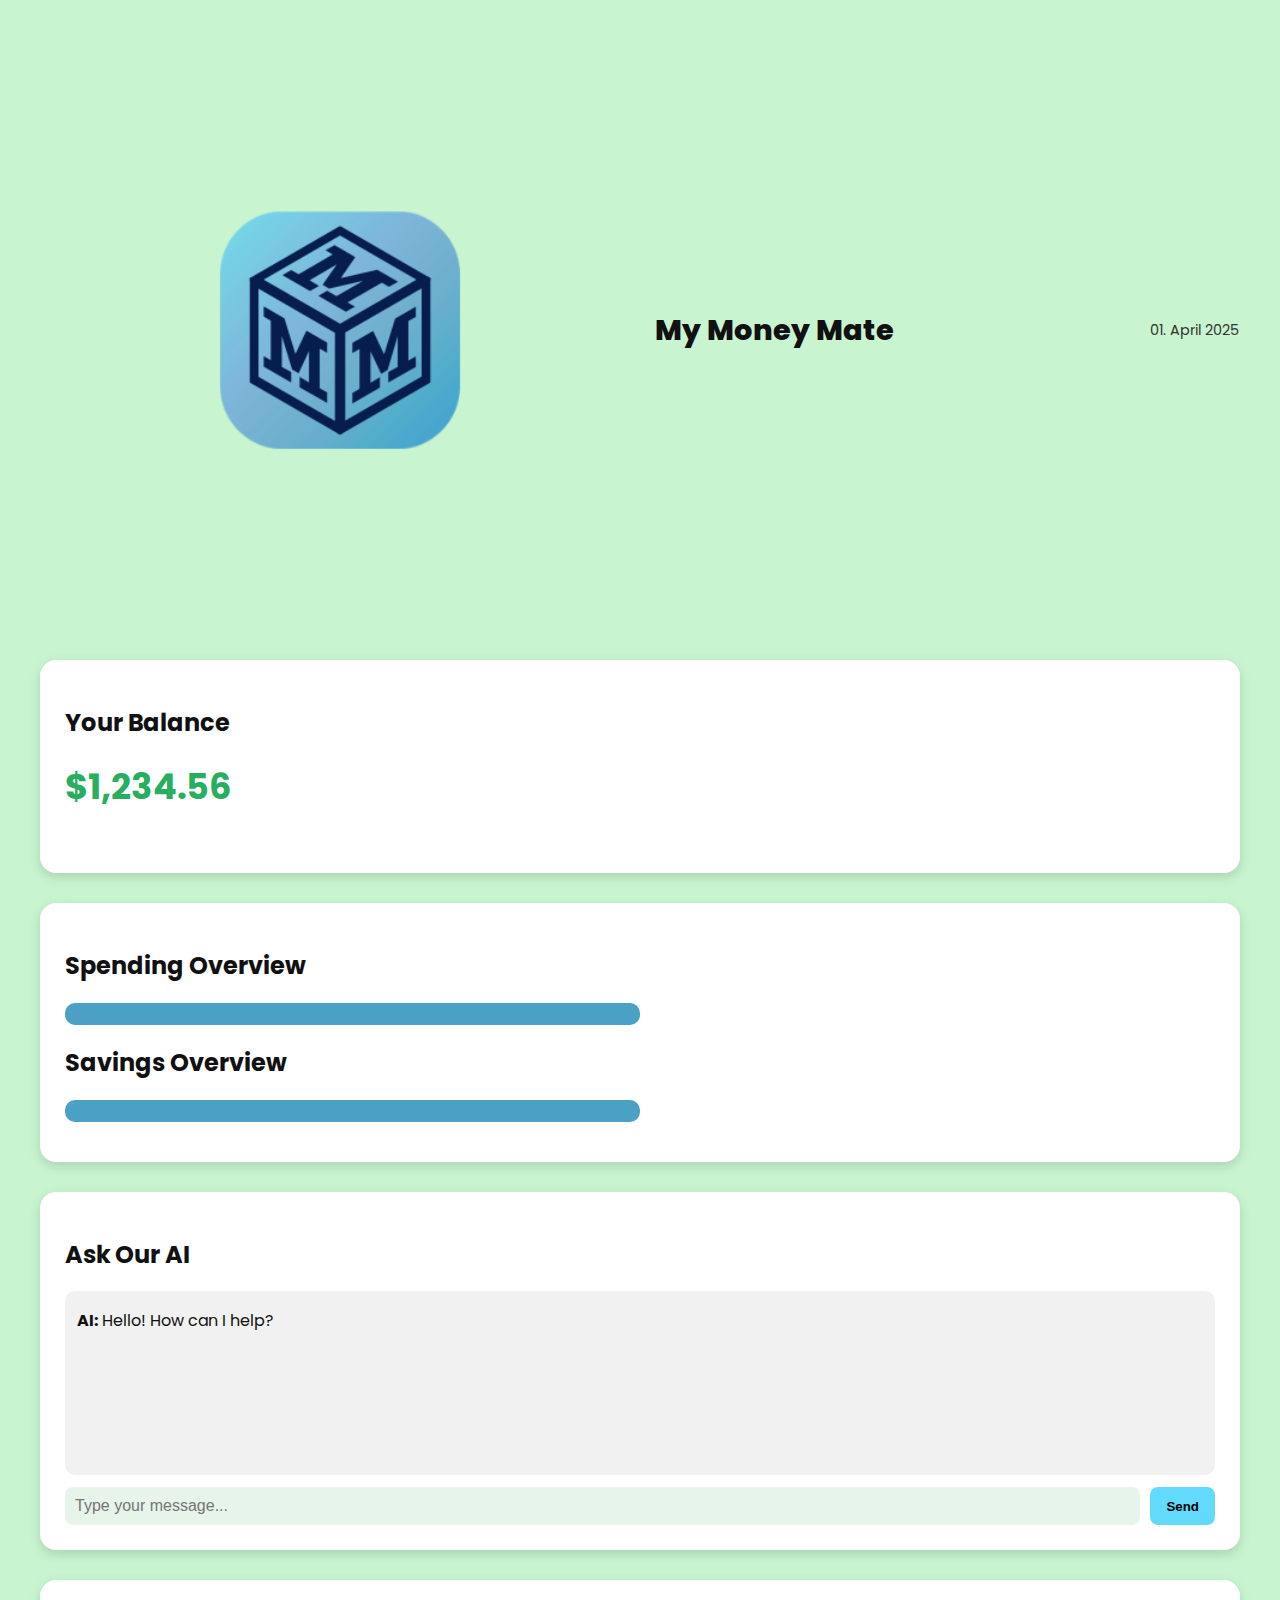
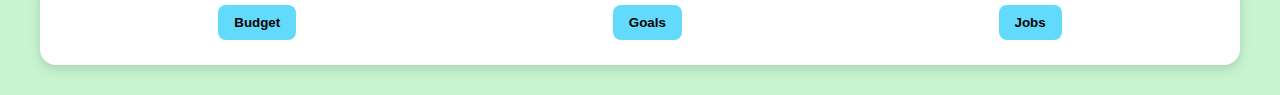
==== index.html @ 62e665b7 "Add files via upload" ====
<!DOCTYPE html>
<html lang="en">
<head>
    <meta charset="UTF-8" />
    <meta name="viewport" content="width=device-width, initial-scale=1.0"/>
    <title>My Money Mate - Dashboard</title>

    <!-- Google Font (optioneel als je het wil gebruiken) -->
    <link href="https://fonts.googleapis.com/css2?family=Poppins:wght@400;600;800&display=swap" rel="stylesheet" />
    
    <!-- CSS -->
    <link rel="stylesheet" href="style.css" />
</head>
<body>
    <main class="app-container">
        <!-- Logo + Titel -->
        <header class="app-header">
            <div class="logo">
                <img src="logo.png" alt="My Money Mate logo" />
                <h1>My Money Mate</h1>
            </div>
            <div class="date">01. April 2025</div>
        </header>

        <!-- Balans -->
        <section class="balance-section">
            <h2>Your Balance</h2>
            <p id="balance" class="balance-amount">$1,234.56</p>
        </section>

        <!-- Grafieken -->
        <section class="graph-section">
            <h2>Spending Overview</h2>
            <div id="spending-bar" class="graph-bar"></div>
            <h2>Savings Overview</h2>
            <div id="savings-bar" class="graph-bar"></div>
        </section>

        <!-- Chat -->
        <section class="chat-section">
            <h2>Ask Our AI</h2>
            <div id="chat-messages" class="chat-messages">
                <p><strong>AI:</strong> Hello! How can I help?</p>
            </div>
            <div class="chat-input-group">
                <input type="text" id="user-input" placeholder="Type your message..." />
                <button id="send-button">Send</button>
            </div>
        </section>

        <!-- Menu -->
        <nav class="menu-section">
            <button>Budget</button>
            <button>Goals</button>
            <button>Jobs</button>
        </nav>
    </main>

    <!-- JavaScript -->
    <script src="script.js"></script>
</body>
</html>
---- style.css ----
body {
    background-color: #C8F5D0; /* Mintgroen */
    font-family: 'Poppins', sans-serif;
    color: #111;
    margin: 0;
    padding: 0;
}

.app-container {
    max-width: 1200px;
    margin: auto;
    padding: 30px;
    display: grid;
    gap: 30px;
}

.app-header {
    display: flex;
    justify-content: space-between;
    align-items: center;
}

.logo {
    display: flex;
    align-items: center;
    gap: 15px;
}

.logo img {
    height: 60px;
}

.logo h1 {
    font-size: 1.8rem;
    font-weight: 800;
    margin: 0;
}

.date {
    font-size: 0.9rem;
    color: #333;
}

section, nav {
    background-color: #ffffff;
    padding: 25px;
    border-radius: 16px;
    box-shadow: 0 4px 12px rgba(0, 0, 0, 0.15);
}

.balance-amount {
    font-size: 2.2rem;
    font-weight: 700;
    color: #27ae60; /* Groene accentkleur */
    margin-top: 10px;
}

.graph-bar {
    height: 22px;
    background-color: #4aa0c5; /* Blauw-groene grafiekbalk */
    margin-bottom: 15px;
    border-radius: 10px;
    transition: width 0.5s ease;
    width: 50%;
}

.chat-messages {
    height: 160px;
    overflow-y: auto;
    background-color: #f1f1f1;
    padding: 12px;
    border-radius: 10px;
    margin-bottom: 12px;
}

.chat-messages p {
    margin: 5px 0;
}

.chat-input-group {
    display: flex;
    gap: 10px;
}

input {
    flex-grow: 1;
    background-color: #e6f4ea; /* Lichtgroene inputachtergrond */
    border: none;
    padding: 10px;
    border-radius: 8px;
    font-size: 1rem;
}

button {
    background-color: #61dafb; /* Blauwe knopkleur */
    border: none;
    padding: 10px 16px;
    border-radius: 8px;
    font-weight: 600;
    color: #000;
    cursor: pointer;
    transition: background-color 0.3s ease;
}

button:hover {
    background-color: #4dbde4; /* Donkerdere blauwe knopkleur bij hover */
}

.menu-section {
    display: flex;
    justify-content: space-around;
    gap: 10px;
}
.logo img {
    height: 600px;
}
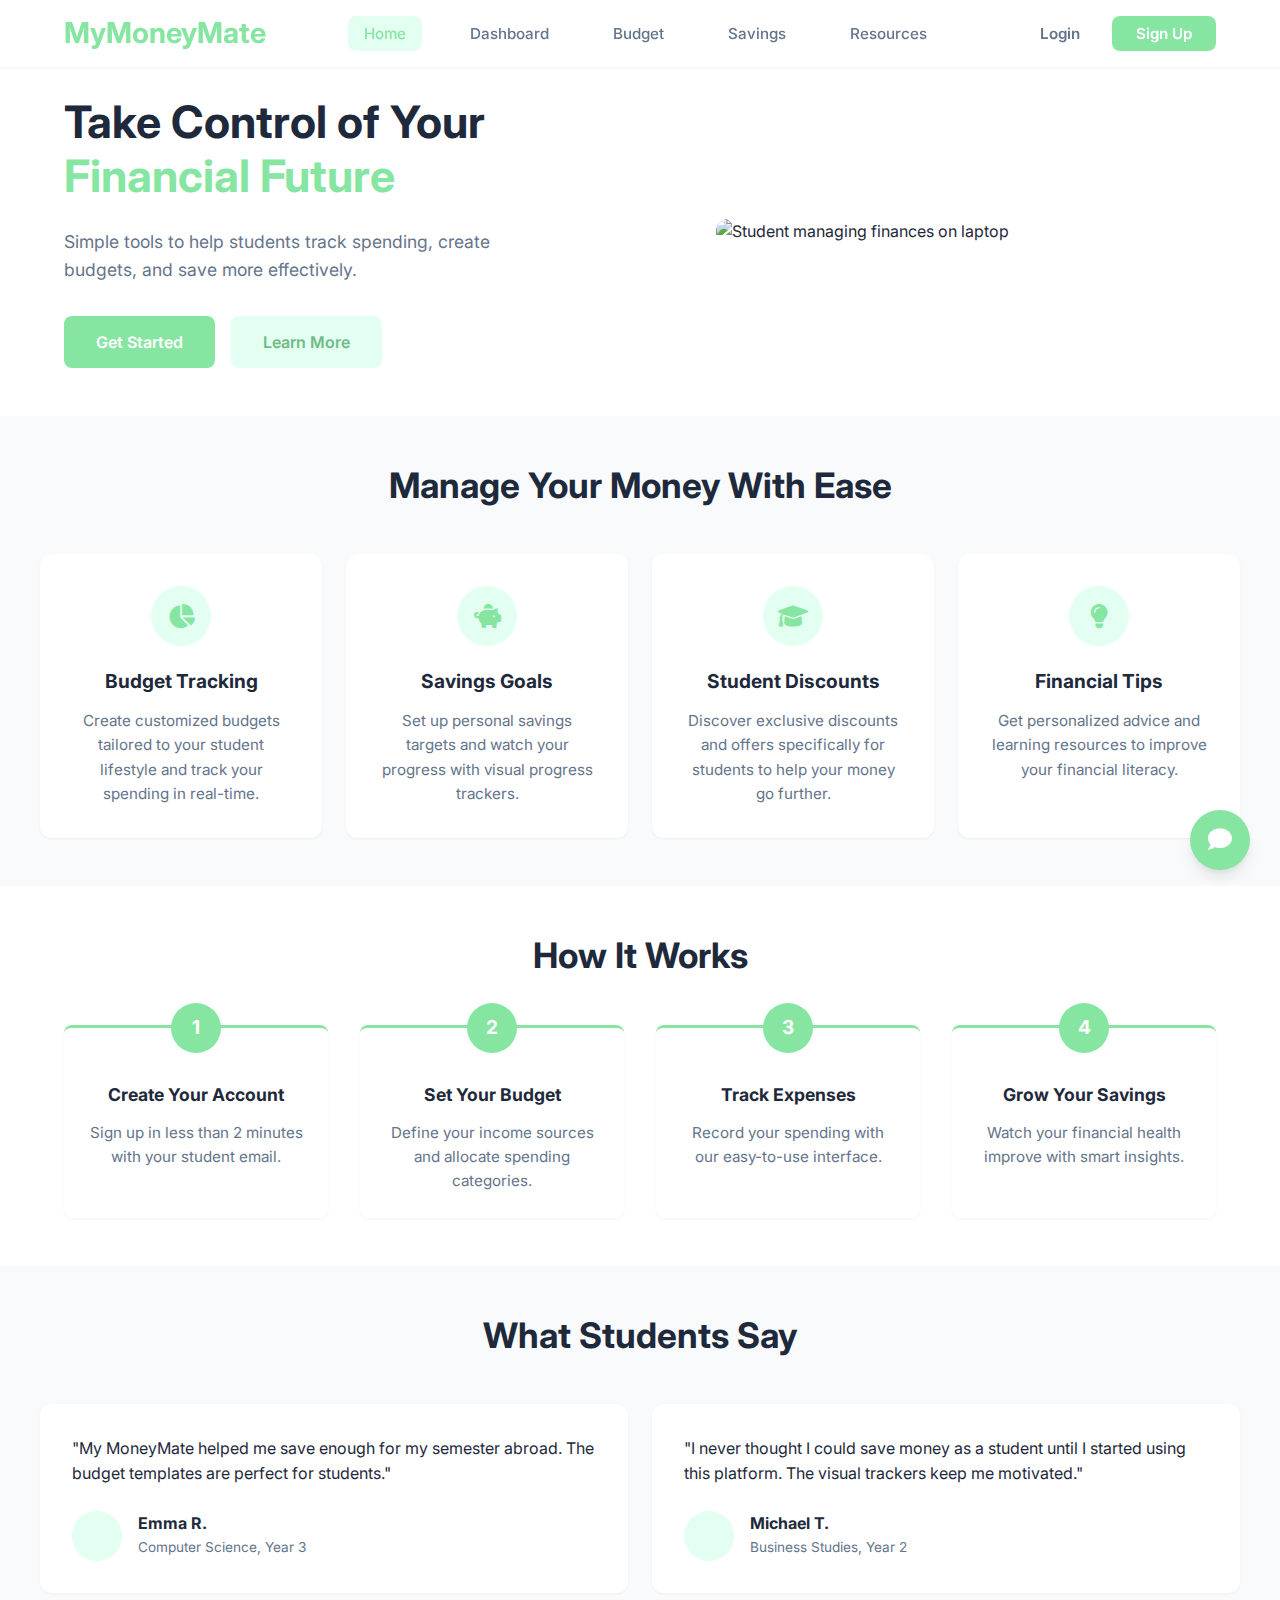
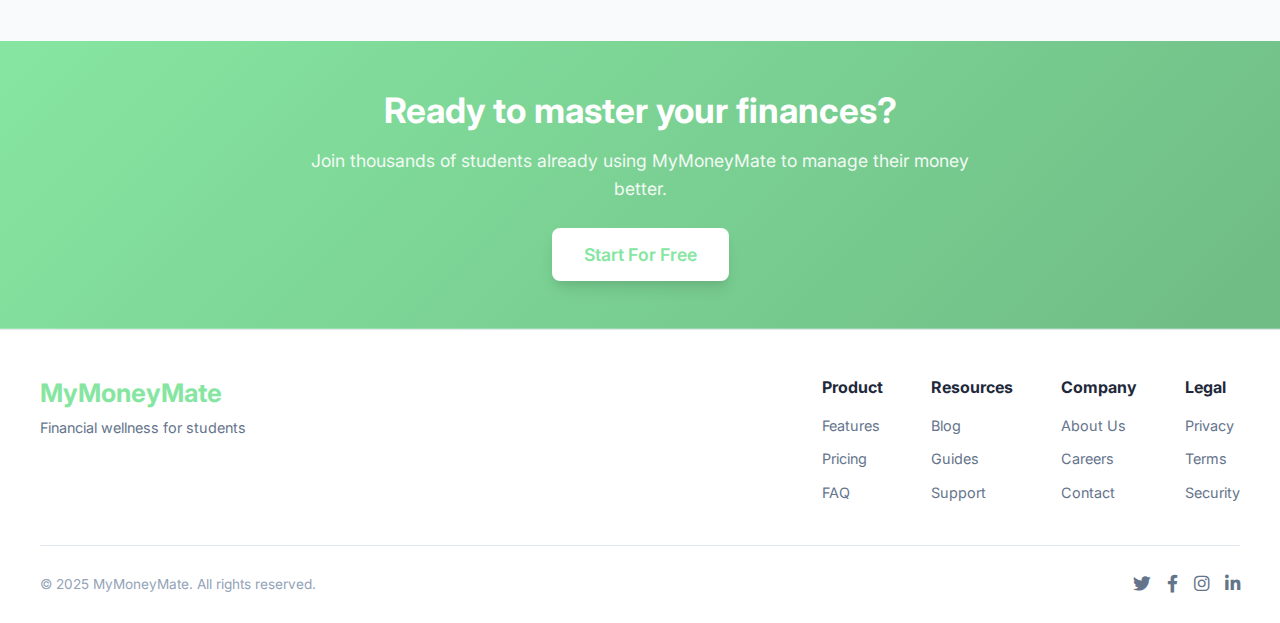
==== commit 09a6dcc0: "revamped the whole site  and added a dashboard thanks to claude v3.7" ====
--- a/index.html
+++ b/index.html
@@ -1,62 +1,279 @@
 <!DOCTYPE html>
 <html lang="en">
-<head>
+  <head>
     <meta charset="UTF-8" />
-    <meta name="viewport" content="width=device-width, initial-scale=1.0"/>
-    <title>My Money Mate - Dashboard</title>
-
-    <!-- Google Font (optioneel als je het wil gebruiken) -->
-    <link href="https://fonts.googleapis.com/css2?family=Poppins:wght@400;600;800&display=swap" rel="stylesheet" />
-    
-    <!-- CSS -->
-    <link rel="stylesheet" href="style.css" />
-</head>
-<body>
-    <main class="app-container">
-        <!-- Logo + Titel -->
-        <header class="app-header">
-            <div class="logo">
-                <img src="logo.png" alt="My Money Mate logo" />
-                <h1>My Money Mate</h1>
+    <meta name="viewport" content="width=device-width, initial-scale=1.0" />
+    <title>My MoneyMate</title>
+    <link rel="stylesheet" href="styles.css" />
+    <link
+      rel="stylesheet"
+      href="https://cdnjs.cloudflare.com/ajax/libs/font-awesome/6.0.0-beta3/css/all.min.css"
+    />
+    <link
+      href="https://fonts.googleapis.com/css2?family=Inter:wght@300;400;500;600;700&display=swap"
+      rel="stylesheet"
+    />
+  </head>
+  <body>
+    <!-- Navigation -->
+    <nav>
+      <div class="nav-container">
+        <div class="logo">
+          <h1>MyMoneyMate</h1>
+        </div>
+        <div class="menu-toggle" id="mobile-menu">
+          <span class="bar"></span>
+          <span class="bar"></span>
+          <span class="bar"></span>
+        </div>
+        <ul class="nav-menu">
+          <li><a href="#" class="active">Home</a></li>
+          <li><a href="dashboard.html">Dashboard</a></li>
+          <li><a href="#">Budget</a></li>
+          <li><a href="#">Savings</a></li>
+          <li><a href="#">Resources</a></li>
+        </ul>
+        <div class="auth-buttons">
+          <button class="login-btn">Login</button>
+          <button class="signup-btn">Sign Up</button>
+        </div>
+      </div>
+    </nav>
+
+    <!-- Hero Section -->
+    <section class="hero">
+      <div class="hero-content">
+        <h1>Take Control of Your <span>Financial Future</span></h1>
+        <p>
+          Simple tools to help students track spending, create budgets, and save
+          more effectively.
+        </p>
+        <div class="hero-buttons">
+          <button class="primary-btn">Get Started</button>
+          <button class="secondary-btn">Learn More</button>
+        </div>
+      </div>
+      <div class="hero-image">
+        <img
+          src="https://images.unsplash.com/photo-1563986768609-322da13575f3?ixlib=rb-1.2.1&auto=format&fit=crop&w=800&q=80"
+          alt="Student managing finances on laptop"
+        />
+      </div>
+    </section>
+
+    <!-- Features Section -->
+    <section class="features">
+      <h2>Manage Your Money With Ease</h2>
+      <div class="feature-cards">
+        <div class="feature-card">
+          <div class="feature-overlay"></div>
+          <div class="feature-icon">
+            <i class="fas fa-chart-pie"></i>
+          </div>
+          <h3>Budget Tracking</h3>
+          <p>
+            Create customized budgets tailored to your student lifestyle and
+            track your spending in real-time.
+          </p>
+        </div>
+        <div class="feature-card">
+          <div class="feature-overlay"></div>
+          <div class="feature-icon">
+            <i class="fas fa-piggy-bank"></i>
+          </div>
+          <h3>Savings Goals</h3>
+          <p>
+            Set up personal savings targets and watch your progress with visual
+            progress trackers.
+          </p>
+        </div>
+        <div class="feature-card">
+          <div class="feature-overlay"></div>
+          <div class="feature-icon">
+            <i class="fas fa-graduation-cap"></i>
+          </div>
+          <h3>Student Discounts</h3>
+          <p>
+            Discover exclusive discounts and offers specifically for students to
+            help your money go further.
+          </p>
+        </div>
+        <div class="feature-card">
+          <div class="feature-overlay"></div>
+          <div class="feature-icon">
+            <i class="fas fa-lightbulb"></i>
+          </div>
+          <h3>Financial Tips</h3>
+          <p>
+            Get personalized advice and learning resources to improve your
+            financial literacy.
+          </p>
+        </div>
+      </div>
+    </section>
+
+    <!-- How It Works Section -->
+    <section
+      class="how-it-works"
+      style="background-size: cover; background-attachment: fixed"
+    >
+      <div class="section-overlay"></div>
+      <h2>How It Works</h2>
+      <div class="steps">
+        <div class="step">
+          <div class="step-number">1</div>
+          <h3>Create Your Account</h3>
+          <p>Sign up in less than 2 minutes with your student email.</p>
+        </div>
+        <div class="step">
+          <div class="step-number">2</div>
+          <h3>Set Your Budget</h3>
+          <p>Define your income sources and allocate spending categories.</p>
+        </div>
+        <div class="step">
+          <div class="step-number">3</div>
+          <h3>Track Expenses</h3>
+          <p>Record your spending with our easy-to-use interface.</p>
+        </div>
+        <div class="step">
+          <div class="step-number">4</div>
+          <h3>Grow Your Savings</h3>
+          <p>Watch your financial health improve with smart insights.</p>
+        </div>
+      </div>
+    </section>
+
+    <!-- Testimonials Section -->
+    <section class="testimonials">
+      <h2>What Students Say</h2>
+      <div class="testimonial-container">
+        <div class="testimonial">
+          <div class="quote">
+            "My MoneyMate helped me save enough for my semester abroad. The
+            budget templates are perfect for students."
+          </div>
+          <div class="student">
+            <div class="avatar"></div>
+            <div class="student-info">
+              <h4>Emma R.</h4>
+              <p>Computer Science, Year 3</p>
             </div>
-            <div class="date">01. April 2025</div>
-        </header>
-
-        <!-- Balans -->
-        <section class="balance-section">
-            <h2>Your Balance</h2>
-            <p id="balance" class="balance-amount">$1,234.56</p>
-        </section>
-
-        <!-- Grafieken -->
-        <section class="graph-section">
-            <h2>Spending Overview</h2>
-            <div id="spending-bar" class="graph-bar"></div>
-            <h2>Savings Overview</h2>
-            <div id="savings-bar" class="graph-bar"></div>
-        </section>
-
-        <!-- Chat -->
-        <section class="chat-section">
-            <h2>Ask Our AI</h2>
-            <div id="chat-messages" class="chat-messages">
-                <p><strong>AI:</strong> Hello! How can I help?</p>
+          </div>
+        </div>
+        <div class="testimonial">
+          <div class="quote">
+            "I never thought I could save money as a student until I started
+            using this platform. The visual trackers keep me motivated."
+          </div>
+          <div class="student">
+            <div class="avatar"></div>
+            <div class="student-info">
+              <h4>Michael T.</h4>
+              <p>Business Studies, Year 2</p>
             </div>
-            <div class="chat-input-group">
-                <input type="text" id="user-input" placeholder="Type your message..." />
-                <button id="send-button">Send</button>
-            </div>
-        </section>
-
-        <!-- Menu -->
-        <nav class="menu-section">
-            <button>Budget</button>
-            <button>Goals</button>
-            <button>Jobs</button>
-        </nav>
-    </main>
-
-    <!-- JavaScript -->
+          </div>
+        </div>
+      </div>
+    </section>
+
+    <!-- CTA Section -->
+    <section
+      class="cta"
+      style="background-size: cover; background-position: center"
+    >
+      <div class="cta-overlay"></div>
+      <div class="cta-content">
+        <h2>Ready to master your finances?</h2>
+        <p>
+          Join thousands of students already using MyMoneyMate to manage their
+          money better.
+        </p>
+        <button class="cta-btn">Start For Free</button>
+      </div>
+    </section>
+
+    <!-- Footer -->
+    <footer>
+      <div class="footer-container">
+        <div class="footer-logo">
+          <h2>MyMoneyMate</h2>
+          <p>Financial wellness for students</p>
+        </div>
+        <div class="footer-links">
+          <div class="footer-column">
+            <h3>Product</h3>
+            <ul>
+              <li><a href="#">Features</a></li>
+              <li><a href="#">Pricing</a></li>
+              <li><a href="#">FAQ</a></li>
+            </ul>
+          </div>
+          <div class="footer-column">
+            <h3>Resources</h3>
+            <ul>
+              <li><a href="#">Blog</a></li>
+              <li><a href="#">Guides</a></li>
+              <li><a href="#">Support</a></li>
+            </ul>
+          </div>
+          <div class="footer-column">
+            <h3>Company</h3>
+            <ul>
+              <li><a href="#">About Us</a></li>
+              <li><a href="#">Careers</a></li>
+              <li><a href="#">Contact</a></li>
+            </ul>
+          </div>
+          <div class="footer-column">
+            <h3>Legal</h3>
+            <ul>
+              <li><a href="#">Privacy</a></li>
+              <li><a href="#">Terms</a></li>
+              <li><a href="#">Security</a></li>
+            </ul>
+          </div>
+        </div>
+      </div>
+      <div class="footer-bottom">
+        <p>&copy; 2025 MyMoneyMate. All rights reserved.</p>
+        <div class="social-links">
+          <a href="#"><i class="fab fa-twitter"></i></a>
+          <a href="#"><i class="fab fa-facebook-f"></i></a>
+          <a href="#"><i class="fab fa-instagram"></i></a>
+          <a href="#"><i class="fab fa-linkedin-in"></i></a>
+        </div>
+      </div>
+    </footer>
+
+    <!-- Chatbot Floating Action Button -->
+    <div class="chat-button" id="chatButton">
+      <div class="chat-icon">
+        <i class="fas fa-comment"></i>
+      </div>
+    </div>
+    <div class="chat-popup" id="chatPopup">
+      <div class="chat-header">
+        <h3>FinBot</h3>
+        <button id="closeChat"><i class="fas fa-times"></i></button>
+      </div>
+      <div class="chat-messages" id="chatMessages">
+        <div class="bot-message">
+          <p>
+            Hi there! 👋 I'm FinBot, your personal finance assistant. How can I
+            help you manage your student finances today?
+          </p>
+        </div>
+      </div>
+      <div class="chat-input">
+        <input
+          type="text"
+          id="userMessage"
+          placeholder="Type your question..."
+        />
+        <button id="sendMessage"><i class="fas fa-paper-plane"></i></button>
+      </div>
+    </div>
+
     <script src="script.js"></script>
-</body>
+  </body>
 </html>
--- a/styles.css
+++ b/styles.css
@@ -0,0 +1,764 @@
+/* === Base Styles === */
+:root {
+    --primary-color: #86e6a1;
+    --primary-light: #e2fff2;
+    --secondary-color: #012b1b;
+    --tertiary-color: #6fbc85;
+    --text-dark: #1E293B;
+    --text-medium: #64748B;
+    --text-light: #94A3B8;
+    --background: #FFFFFF;
+    --background-alt: #F8FAFC;
+    --border-color: #E2E8F0;
+    --shadow-sm: 0 1px 3px rgba(0,0,0,0.05);
+    --shadow-md: 0 4px 6px -1px rgba(0,0,0,0.1), 0 2px 4px -1px rgba(0,0,0,0.06);
+    --shadow-lg: 0 10px 15px -3px rgba(0,0,0,0.1), 0 4px 6px -2px rgba(0,0,0,0.05);
+    --border-radius-sm: 4px;
+    --border-radius-md: 8px;
+    --border-radius-lg: 12px;
+    --spacing-xs: 0.5rem;
+    --spacing-sm: 1rem;
+    --spacing-md: 1.5rem;
+    --spacing-lg: 2rem;
+    --spacing-xl: 3rem;
+    --max-width: 1200px;
+}
+
+* {
+    margin: 0;
+    padding: 0;
+    box-sizing: border-box;
+}
+
+body {
+    font-family: 'Inter', sans-serif;
+    color: var(--text-dark);
+    line-height: 1.6;
+    background-color: var(--background);
+}
+
+h1, h2, h3, h4, h5, h6 {
+    font-weight: 700;
+    line-height: 1.2;
+}
+
+a {
+    text-decoration: none;
+    color: var(--primary-color);
+}
+
+ul {
+    list-style: none;
+}
+
+button {
+    cursor: pointer;
+    font-family: 'Inter', sans-serif;
+    border: none;
+    outline: none;
+    font-weight: 600;
+    transition: all 0.3s ease;
+}
+
+.container {
+    max-width: var(--max-width);
+    margin: 0 auto;
+    padding: 0 var(--spacing-md);
+}
+
+/* === Navigation === */
+nav {
+    background-color: var(--background);
+    box-shadow: var(--shadow-sm);
+    position: fixed;
+    width: 100%;
+    top: 0;
+    z-index: 1000;
+}
+
+.nav-container {
+    max-width: var(--max-width);
+    margin: 0 auto;
+    display: flex;
+    justify-content: space-between;
+    align-items: center;
+    padding: var(--spacing-sm) var(--spacing-md);
+}
+
+.logo h1 {
+    color: var(--primary-color);
+    font-size: 1.8rem;
+    font-weight: 700;
+}
+
+.nav-menu {
+    display: flex;
+    align-items: center;
+}
+
+.nav-menu li {
+    margin: 0 var(--spacing-sm);
+}
+
+.nav-menu li a {
+    color: var(--text-medium);
+    font-weight: 500;
+    font-size: 0.95rem;
+    padding: var(--spacing-xs) var(--spacing-sm);
+    border-radius: var(--border-radius-md);
+    transition: all 0.3s ease;
+}
+
+.nav-menu li a:hover, .nav-menu li a.active {
+    color: var(--primary-color);
+    background-color: var(--primary-light);
+}
+
+.auth-buttons {
+    display: flex;
+    align-items: center;
+}
+
+.login-btn {
+    background: none;
+    color: var(--text-medium);
+    margin-right: var(--spacing-sm);
+    font-size: 0.95rem;
+    padding: var(--spacing-xs) var(--spacing-sm);
+    border-radius: var(--border-radius-md);
+    transition: all 0.3s ease;
+}
+
+.login-btn:hover {
+    background-color: var(--background-alt);
+}
+
+.signup-btn {
+    background-color: var(--primary-color);
+    color: white;
+    padding: var(--spacing-xs) var(--spacing-md);
+    border-radius: var(--border-radius-md);
+    font-size: 0.95rem;
+}
+
+.signup-btn:hover {
+    background-color: var(--tertiary-color);
+    transform: translateY(-1px);
+}
+
+.menu-toggle {
+    display: none;
+    flex-direction: column;
+    cursor: pointer;
+}
+
+.bar {
+    width: 25px;
+    height: 3px;
+    background-color: var(--text-dark);
+    margin: 3px 0;
+    transition: 0.4s;
+    border-radius: 2px;
+}
+
+/* === Hero Section === */
+.hero {
+    display: flex;
+    align-items: center;
+    justify-content: space-between;
+    max-width: var(--max-width);
+    margin: 6rem auto var(--spacing-xl) auto;
+    padding: 0 var(--spacing-md);
+}
+
+.hero-content {
+    max-width: 500px;
+}
+
+.hero-content h1 {
+    font-size: 2.8rem;
+    margin-bottom: var(--spacing-md);
+}
+
+.hero-content h1 span {
+    color: var(--primary-color);
+}
+
+.hero-content p {
+    font-size: 1.1rem;
+    color: var(--text-medium);
+    margin-bottom: var(--spacing-lg);
+}
+
+.hero-buttons {
+    display: flex;
+    gap: var(--spacing-sm);
+}
+
+.primary-btn {
+    background-color: var(--primary-color);
+    color: white;
+    padding: var(--spacing-sm) var(--spacing-lg);
+    border-radius: var(--border-radius-md);
+    font-size: 1rem;
+}
+
+.primary-btn:hover {
+    background-color: var(--tertiary-color);
+    transform: translateY(-2px);
+    box-shadow: var(--shadow-md);
+}
+
+.secondary-btn {
+    background-color: var(--primary-light);
+    color: var(--tertiary-color);
+    padding: var(--spacing-sm) var(--spacing-lg);
+    border-radius: var(--border-radius-md);
+    font-size: 1rem;
+}
+
+.secondary-btn:hover {
+    background-color: var(--secondary-color);
+    color: var(--primary-light);
+    transform: translateY(-2px);
+    box-shadow: var(--shadow-md);
+}
+
+.hero-image {
+    width: 45%;
+    max-width: 500px;
+}
+
+.hero-image img {
+    width: 100%;
+    height: auto;
+    border-radius: var(--border-radius-lg);
+}
+
+/* === Features Section === */
+.features {
+    background-color: var(--background-alt);
+    padding: var(--spacing-xl) var(--spacing-md);
+    text-align: center;
+}
+
+.features h2 {
+    font-size: 2.2rem;
+    margin-bottom: var(--spacing-xl);
+}
+
+.feature-cards {
+    max-width: var(--max-width);
+    margin: 0 auto;
+    display: grid;
+    grid-template-columns: repeat(auto-fit, minmax(250px, 1fr));
+    gap: var(--spacing-md);
+}
+
+.feature-card {
+    background: var(--background);
+    padding: var(--spacing-lg);
+    border-radius: var(--border-radius-lg);
+    box-shadow: var(--shadow-sm);
+    transition: all 0.3s ease;
+}
+
+.feature-card:hover {
+    transform: translateY(-5px);
+    box-shadow: var(--shadow-md);
+}
+
+.feature-icon {
+    display: inline-flex;
+    justify-content: center;
+    align-items: center;
+    width: 60px;
+    height: 60px;
+    background-color: var(--primary-light);
+    color: var(--primary-color);
+    border-radius: 50%;
+    margin-bottom: var(--spacing-md);
+}
+
+.feature-icon i {
+    font-size: 1.5rem;
+}
+
+.feature-card h3 {
+    font-size: 1.2rem;
+    margin-bottom: var(--spacing-sm);
+}
+
+.feature-card p {
+    color: var(--text-medium);
+    font-size: 0.95rem;
+}
+
+/* === How It Works Section === */
+.how-it-works {
+    padding: var(--spacing-xl) var(--spacing-md);
+    text-align: center;
+    max-width: var(--max-width);
+    margin: 0 auto;
+}
+
+.how-it-works h2 {
+    font-size: 2.2rem;
+    margin-bottom: var(--spacing-xl);
+}
+
+.steps {
+    display: grid;
+    grid-template-columns: repeat(auto-fit, minmax(200px, 1fr));
+    gap: var(--spacing-lg);
+}
+
+.step {
+    position: relative;
+    padding: var(--spacing-md);
+    border-top: 3px solid var(--primary-color);
+    background: var(--background);
+    border-radius: var(--border-radius-md);
+    box-shadow: var(--shadow-sm);
+}
+
+.step-number {
+    position: absolute;
+    top: -25px;
+    left: 50%;
+    transform: translateX(-50%);
+    width: 50px;
+    height: 50px;
+    display: flex;
+    justify-content: center;
+    align-items: center;
+    background-color: var(--primary-color);
+    color: white;
+    font-weight: 700;
+    font-size: 1.2rem;
+    border-radius: 50%;
+}
+
+.step h3 {
+    margin: var(--spacing-lg) 0 var(--spacing-sm);
+    font-size: 1.1rem;
+}
+
+.step p {
+    color: var(--text-medium);
+    font-size: 0.95rem;
+}
+
+/* === Testimonials === */
+.testimonials {
+    background-color: var(--background-alt);
+    padding: var(--spacing-xl) var(--spacing-md);
+    text-align: center;
+}
+
+.testimonials h2 {
+    font-size: 2.2rem;
+    margin-bottom: var(--spacing-xl);
+}
+
+.testimonial-container {
+    max-width: var(--max-width);
+    margin: 0 auto;
+    display: grid;
+    grid-template-columns: repeat(auto-fit, minmax(300px, 1fr));
+    gap: var(--spacing-md);
+}
+
+.testimonial {
+    background: var(--background);
+    padding: var(--spacing-lg);
+    border-radius: var(--border-radius-lg);
+    box-shadow: var(--shadow-sm);
+    text-align: left;
+}
+
+.quote {
+    font-size: 1rem;
+    color: var(--text-dark);
+    margin-bottom: var(--spacing-md);
+    position: relative;
+}
+
+.quote::before {
+    content: "";
+    font-size: 3rem;
+    color: var(--primary-light);
+    position: absolute;
+    left: -10px;
+    top: -15px;
+    opacity: 0.8;
+    z-index: -1;
+}
+
+.student {
+    display: flex;
+    align-items: center;
+}
+
+.avatar {
+    width: 50px;
+    height: 50px;
+    border-radius: 50%;
+    background-color: var(--primary-light);
+    margin-right: var(--spacing-sm);
+}
+
+.student-info h4 {
+    font-size: 1rem;
+    margin-bottom: 4px;
+}
+
+.student-info p {
+    font-size: 0.85rem;
+    color: var(--text-medium);
+}
+
+/* === CTA Section === */
+.cta {
+    padding: var(--spacing-xl) var(--spacing-md);
+    background: linear-gradient(135deg, var(--primary-color), var(--tertiary-color));
+    color: white;
+    text-align: center;
+}
+
+.cta-content {
+    max-width: 700px;
+    margin: 0 auto;
+}
+
+.cta h2 {
+    font-size: 2.2rem;
+    margin-bottom: var(--spacing-sm);
+}
+
+.cta p {
+    margin-bottom: var(--spacing-md);
+    font-size: 1.1rem;
+    opacity: 0.9;
+}
+
+.cta-btn {
+    background-color: white;
+    color: var(--primary-color);
+    padding: var(--spacing-sm) var(--spacing-lg);
+    border-radius: var(--border-radius-md);
+    font-size: 1.1rem;
+    font-weight: 600;
+    box-shadow: var(--shadow-lg);
+}
+
+.cta-btn:hover {
+    transform: scale(1.05);
+    box-shadow: var(--shadow-lg);
+}
+
+/* === Footer === */
+footer {
+    background-color: var(--background);
+    padding: var(--spacing-xl) var(--spacing-md) var(--spacing-md);
+    border-top: 1px solid var(--border-color);
+}
+
+.footer-container {
+    max-width: var(--max-width);
+    margin: 0 auto;
+    display: flex;
+    flex-wrap: wrap;
+    justify-content: space-between;
+    gap: var(--spacing-lg);
+}
+
+.footer-logo h2 {
+    font-size: 1.6rem;
+    color: var(--primary-color);
+    margin-bottom: var(--spacing-xs);
+}
+
+.footer-logo p {
+    color: var(--text-medium);
+    font-size: 0.9rem;
+}
+
+.footer-links {
+    display: flex;
+    flex-wrap: wrap;
+    gap: var(--spacing-xl);
+}
+
+.footer-column h3 {
+    font-size: 1rem;
+    margin-bottom: var(--spacing-sm);
+    color: var(--text-dark);
+}
+
+.footer-column ul li {
+    margin-bottom: var(--spacing-xs);
+}
+
+.footer-column ul li a {
+    color: var(--text-medium);
+    font-size: 0.9rem;
+    transition: all 0.3s ease;
+}
+
+.footer-column ul li a:hover {
+    color: var(--primary-color);
+}
+
+.footer-bottom {
+    max-width: var(--max-width);
+    margin: var(--spacing-lg) auto 0;
+    padding-top: var(--spacing-md);
+    border-top: 1px solid var(--border-color);
+    display: flex;
+    justify-content: space-between;
+    align-items: center;
+}
+
+.footer-bottom p {
+    color: var(--text-light);
+    font-size: 0.85rem;
+}
+
+.social-links {
+    display: flex;
+    gap: var(--spacing-sm);
+}
+
+.social-links a {
+    color: var(--text-medium);
+    font-size: 1.1rem;
+    transition: all 0.3s ease;
+}
+
+.social-links a:hover {
+    color: var(--primary-color);
+    transform: translateY(-2px);
+}
+
+/* === Chatbot Floating Action Button === */
+.chat-button {
+    position: fixed;
+    bottom: 30px;
+    right: 30px;
+    width: 60px;
+    height: 60px;
+    background-color: var(--primary-color);
+    border-radius: 50%;
+    display: flex;
+    align-items: center;
+    justify-content: center;
+    cursor: pointer;
+    box-shadow: var(--shadow-lg);
+    z-index: 999;
+    transition: all 0.3s ease;
+}
+
+.chat-button:hover {
+    transform: scale(1.1);
+}
+
+.chat-icon {
+    color: white;
+    font-size: 1.5rem;
+}
+
+.chat-popup {
+    position: fixed;
+    bottom: 100px;
+    right: 30px;
+    width: 350px;
+    height: 450px;
+    background-color: white;
+    border-radius: var(--border-radius-lg);
+    box-shadow: var(--shadow-lg);
+    z-index: 1000;
+    display: none;
+    flex-direction: column;
+    overflow: hidden;
+}
+
+.chat-header {
+    background-color: var(--primary-color);
+    color: white;
+    padding: var(--spacing-sm) var(--spacing-md);
+    display: flex;
+    justify-content: space-between;
+    align-items: center;
+}
+
+.chat-header h3 {
+    font-size: 1.1rem;
+}
+
+#closeChat {
+    background: none;
+    color: white;
+    font-size: 1rem;
+}
+
+.chat-messages {
+    flex: 1;
+    padding: var(--spacing-md);
+    overflow-y: auto;
+}
+
+.bot-message {
+    background-color: var(--primary-light);
+    color: var(--text-dark);
+    padding: var(--spacing-sm);
+    border-radius: var(--border-radius-md);
+    max-width: 80%;
+    margin-bottom: var(--spacing-sm);
+}
+
+.user-message {
+    background-color: var(--secondary-color);
+    color: white;
+    padding: var(--spacing-sm);
+    border-radius: var(--border-radius-md);
+    max-width: 80%;
+    margin-left: auto;
+    margin-bottom: var(--spacing-sm);
+}
+
+.chat-input {
+    display: flex;
+    padding: var(--spacing-sm);
+    border-top: 1px solid var(--border-color);
+}
+
+.chat-input input {
+    flex: 1;
+    padding: var(--spacing-sm);
+    border: 1px solid var(--border-color);
+    border-radius: var(--border-radius-md);
+    margin-right: var(--spacing-xs);
+    font-family: 'Inter', sans-serif;
+}
+
+.chat-input button {
+    background-color: var(--primary-color);
+    color: white;
+    width: 40px;
+    height: 40px;
+    border-radius: var(--border-radius-md);
+}
+
+/* === Responsive Design === */
+@media (max-width: 1000px) {
+    .hero {
+        flex-direction: column;
+        text-align: center;
+        margin-top: 5rem;
+    }
+
+    .hero-content {
+        margin-bottom: var(--spacing-lg);
+        max-width: 100%;
+    }
+
+    .hero-buttons {
+        justify-content: center;
+    }
+
+    .hero-image {
+        width: 80%;
+        max-width: 500px;
+    }
+}
+
+@media (max-width: 768px) {
+    .menu-toggle {
+        display: flex;
+    }
+
+    .nav-menu {
+        position: absolute;
+        top: 70px;
+        left: 0;
+        background: var(--background);
+        width: 100%;
+        flex-direction: column;
+        padding: var(--spacing-md) 0;
+        box-shadow: var(--shadow-md);
+        display: none;
+        z-index: 100;
+    }
+
+    .nav-menu.active {
+        display: flex;
+    }
+
+    .nav-menu li {
+        margin: var(--spacing-xs) 0;
+        width: 100%;
+        text-align: center;
+    }
+
+    .auth-buttons {
+        display: none;
+    }
+
+    .hero-content h1 {
+        font-size: 2.2rem;
+    }
+
+    .footer-container {
+        flex-direction: column;
+        gap: var(--spacing-md);
+    }
+
+    .footer-links {
+        flex-direction: column;
+        gap: var(--spacing-md);
+    }
+
+    .footer-bottom {
+        flex-direction: column;
+        gap: var(--spacing-md);
+    }
+
+    .chat-popup {
+        width: 300px;
+        right: 10px;
+        bottom: 80px;
+    }
+}
+
+@media (max-width: 480px) {
+    .hero-content h1 {
+        font-size: 1.8rem;
+    }
+
+    .hero-buttons {
+        flex-direction: column;
+        gap: var(--spacing-sm);
+    }
+
+    .primary-btn, .secondary-btn {
+        width: 100%;
+    }
+
+    .feature-cards {
+        grid-template-columns: 1fr;
+    }
+
+    .steps {
+        grid-template-columns: 1fr;
+    }
+
+    .testimonial-container {
+        grid-template-columns: 1fr;
+    }
+
+    .chat-popup {
+        width: calc(100% - 20px);
+        right: 10px;
+    }
+}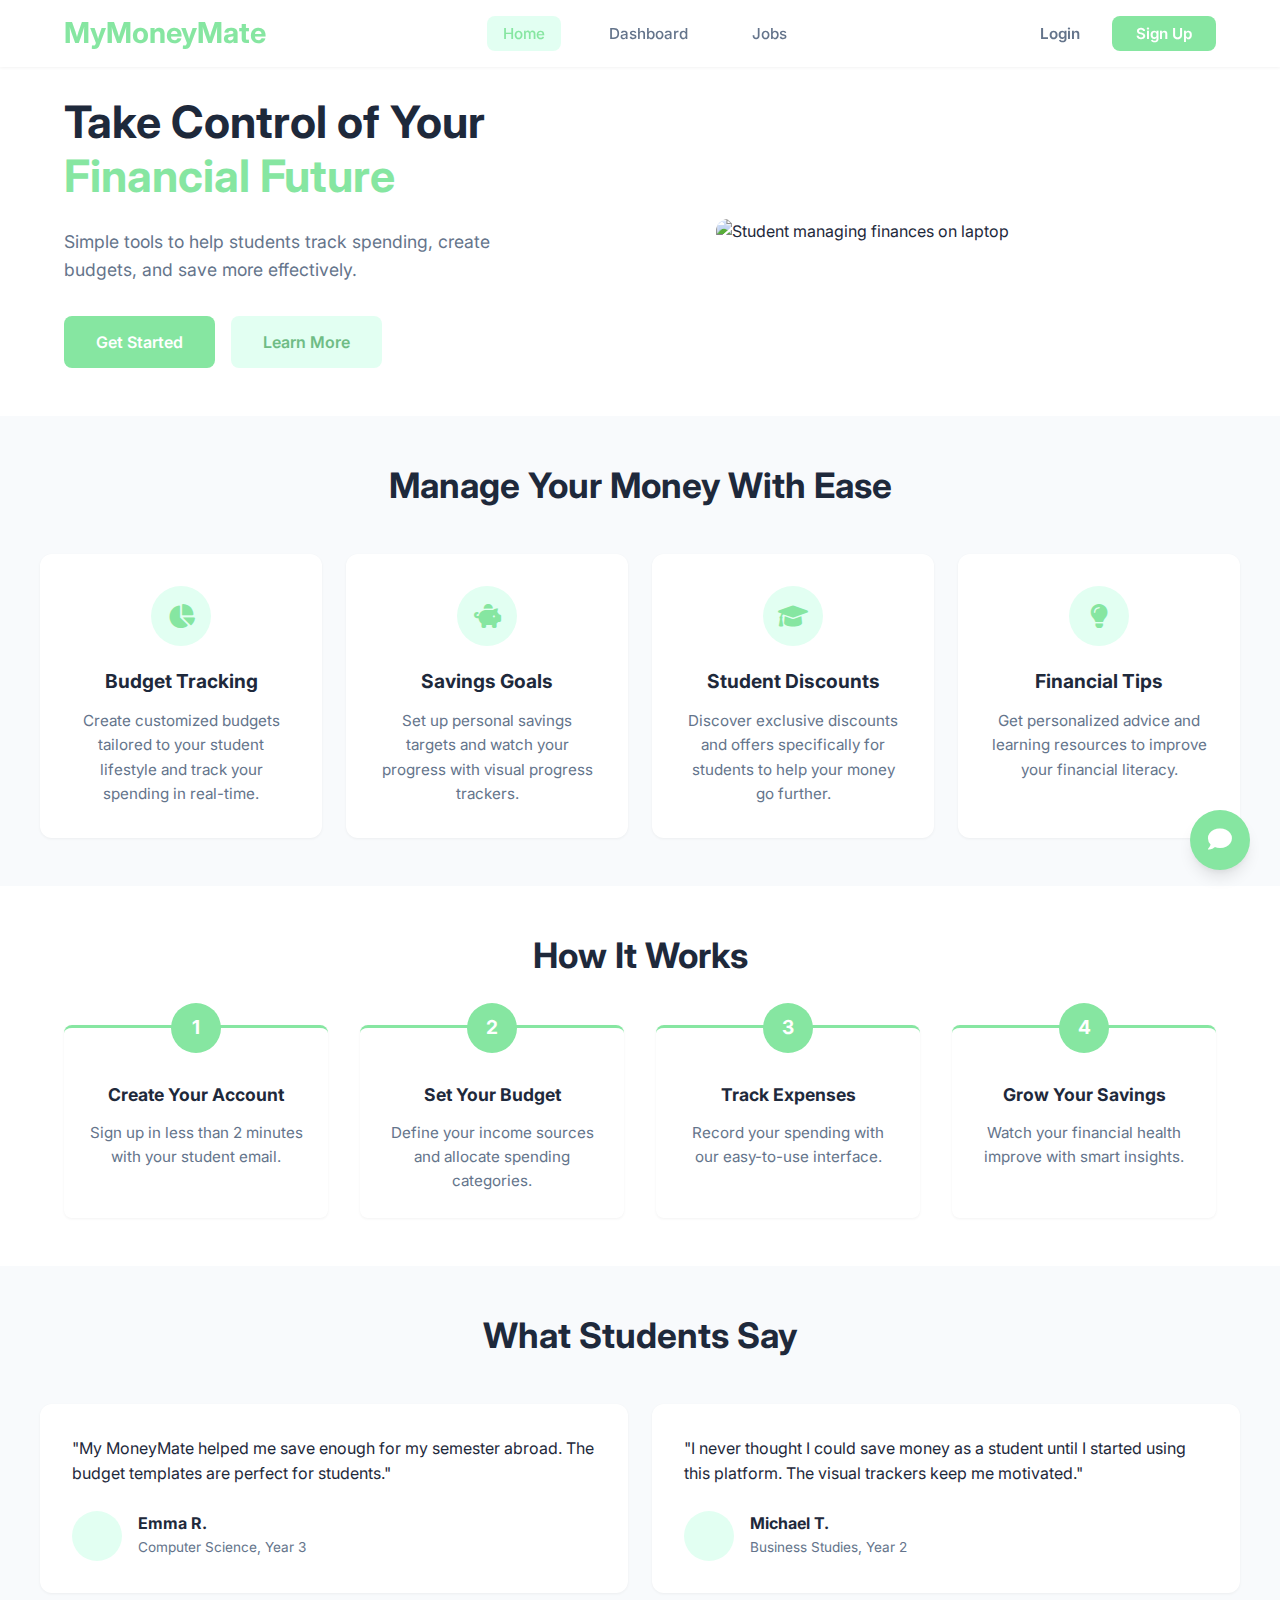
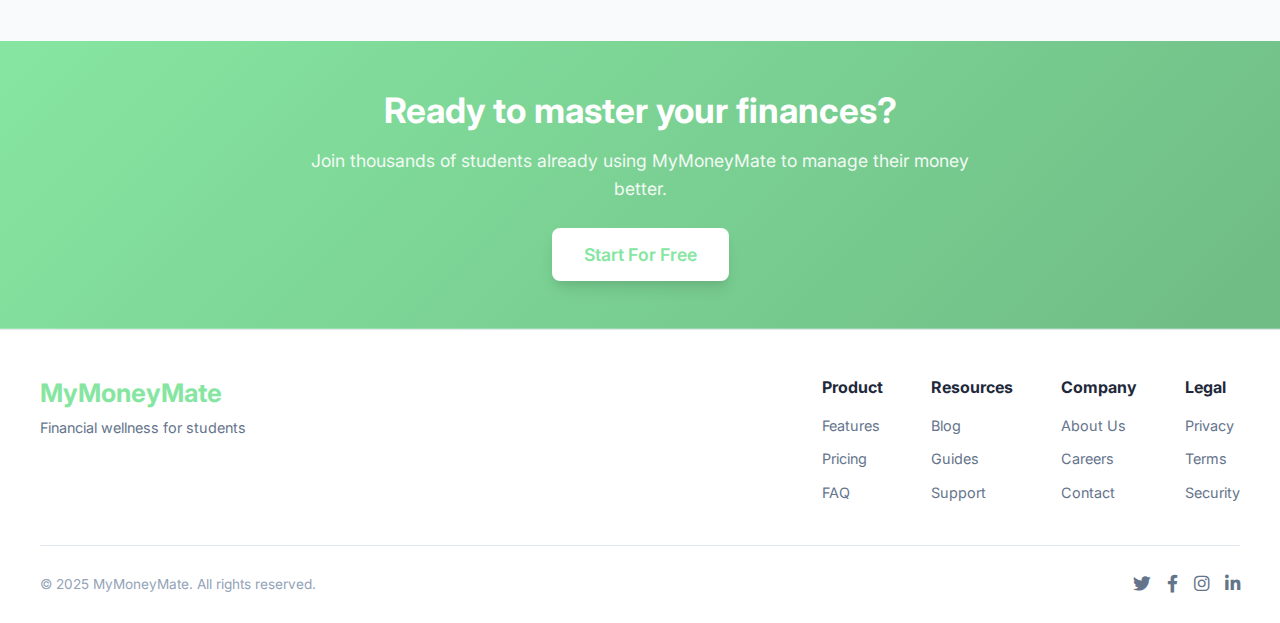
==== commit 686a652d: "Refactor file structure and implement chatbot functionality" ====
--- a/index.html
+++ b/index.html
@@ -4,7 +4,7 @@
     <meta charset="UTF-8" />
     <meta name="viewport" content="width=device-width, initial-scale=1.0" />
     <title>My MoneyMate</title>
-    <link rel="stylesheet" href="styles.css" />
+    <link rel="stylesheet" href="style/styles.css" />
     <link
       rel="stylesheet"
       href="https://cdnjs.cloudflare.com/ajax/libs/font-awesome/6.0.0-beta3/css/all.min.css"
@@ -29,9 +29,7 @@
         <ul class="nav-menu">
           <li><a href="#" class="active">Home</a></li>
           <li><a href="dashboard.html">Dashboard</a></li>
-          <li><a href="#">Budget</a></li>
-          <li><a href="#">Savings</a></li>
-          <li><a href="#">Resources</a></li>
+          <li><a href="jobs.html">Jobs</a></li>
         </ul>
         <div class="auth-buttons">
           <button class="login-btn">Login</button>
@@ -274,6 +272,6 @@
       </div>
     </div>
 
-    <script src="script.js"></script>
+    <script src="js/script.js"></script>
   </body>
 </html>
--- a/style/styles.css
+++ b/style/styles.css
@@ -0,0 +1,764 @@
+/* === Base Styles === */
+:root {
+    --primary-color: #86e6a1;
+    --primary-light: #e2fff2;
+    --secondary-color: #012b1b;
+    --tertiary-color: #6fbc85;
+    --text-dark: #1E293B;
+    --text-medium: #64748B;
+    --text-light: #94A3B8;
+    --background: #FFFFFF;
+    --background-alt: #F8FAFC;
+    --border-color: #E2E8F0;
+    --shadow-sm: 0 1px 3px rgba(0,0,0,0.05);
+    --shadow-md: 0 4px 6px -1px rgba(0,0,0,0.1), 0 2px 4px -1px rgba(0,0,0,0.06);
+    --shadow-lg: 0 10px 15px -3px rgba(0,0,0,0.1), 0 4px 6px -2px rgba(0,0,0,0.05);
+    --border-radius-sm: 4px;
+    --border-radius-md: 8px;
+    --border-radius-lg: 12px;
+    --spacing-xs: 0.5rem;
+    --spacing-sm: 1rem;
+    --spacing-md: 1.5rem;
+    --spacing-lg: 2rem;
+    --spacing-xl: 3rem;
+    --max-width: 1200px;
+}
+
+* {
+    margin: 0;
+    padding: 0;
+    box-sizing: border-box;
+}
+
+body {
+    font-family: 'Inter', sans-serif;
+    color: var(--text-dark);
+    line-height: 1.6;
+    background-color: var(--background);
+}
+
+h1, h2, h3, h4, h5, h6 {
+    font-weight: 700;
+    line-height: 1.2;
+}
+
+a {
+    text-decoration: none;
+    color: var(--primary-color);
+}
+
+ul {
+    list-style: none;
+}
+
+button {
+    cursor: pointer;
+    font-family: 'Inter', sans-serif;
+    border: none;
+    outline: none;
+    font-weight: 600;
+    transition: all 0.3s ease;
+}
+
+.container {
+    max-width: var(--max-width);
+    margin: 0 auto;
+    padding: 0 var(--spacing-md);
+}
+
+/* === Navigation === */
+nav {
+    background-color: var(--background);
+    box-shadow: var(--shadow-sm);
+    position: fixed;
+    width: 100%;
+    top: 0;
+    z-index: 1000;
+}
+
+.nav-container {
+    max-width: var(--max-width);
+    margin: 0 auto;
+    display: flex;
+    justify-content: space-between;
+    align-items: center;
+    padding: var(--spacing-sm) var(--spacing-md);
+}
+
+.logo h1 {
+    color: var(--primary-color);
+    font-size: 1.8rem;
+    font-weight: 700;
+}
+
+.nav-menu {
+    display: flex;
+    align-items: center;
+}
+
+.nav-menu li {
+    margin: 0 var(--spacing-sm);
+}
+
+.nav-menu li a {
+    color: var(--text-medium);
+    font-weight: 500;
+    font-size: 0.95rem;
+    padding: var(--spacing-xs) var(--spacing-sm);
+    border-radius: var(--border-radius-md);
+    transition: all 0.3s ease;
+}
+
+.nav-menu li a:hover, .nav-menu li a.active {
+    color: var(--primary-color);
+    background-color: var(--primary-light);
+}
+
+.auth-buttons {
+    display: flex;
+    align-items: center;
+}
+
+.login-btn {
+    background: none;
+    color: var(--text-medium);
+    margin-right: var(--spacing-sm);
+    font-size: 0.95rem;
+    padding: var(--spacing-xs) var(--spacing-sm);
+    border-radius: var(--border-radius-md);
+    transition: all 0.3s ease;
+}
+
+.login-btn:hover {
+    background-color: var(--background-alt);
+}
+
+.signup-btn {
+    background-color: var(--primary-color);
+    color: white;
+    padding: var(--spacing-xs) var(--spacing-md);
+    border-radius: var(--border-radius-md);
+    font-size: 0.95rem;
+}
+
+.signup-btn:hover {
+    background-color: var(--tertiary-color);
+    transform: translateY(-1px);
+}
+
+.menu-toggle {
+    display: none;
+    flex-direction: column;
+    cursor: pointer;
+}
+
+.bar {
+    width: 25px;
+    height: 3px;
+    background-color: var(--text-dark);
+    margin: 3px 0;
+    transition: 0.4s;
+    border-radius: 2px;
+}
+
+/* === Hero Section === */
+.hero {
+    display: flex;
+    align-items: center;
+    justify-content: space-between;
+    max-width: var(--max-width);
+    margin: 6rem auto var(--spacing-xl) auto;
+    padding: 0 var(--spacing-md);
+}
+
+.hero-content {
+    max-width: 500px;
+}
+
+.hero-content h1 {
+    font-size: 2.8rem;
+    margin-bottom: var(--spacing-md);
+}
+
+.hero-content h1 span {
+    color: var(--primary-color);
+}
+
+.hero-content p {
+    font-size: 1.1rem;
+    color: var(--text-medium);
+    margin-bottom: var(--spacing-lg);
+}
+
+.hero-buttons {
+    display: flex;
+    gap: var(--spacing-sm);
+}
+
+.primary-btn {
+    background-color: var(--primary-color);
+    color: white;
+    padding: var(--spacing-sm) var(--spacing-lg);
+    border-radius: var(--border-radius-md);
+    font-size: 1rem;
+}
+
+.primary-btn:hover {
+    background-color: var(--tertiary-color);
+    transform: translateY(-2px);
+    box-shadow: var(--shadow-md);
+}
+
+.secondary-btn {
+    background-color: var(--primary-light);
+    color: var(--tertiary-color);
+    padding: var(--spacing-sm) var(--spacing-lg);
+    border-radius: var(--border-radius-md);
+    font-size: 1rem;
+}
+
+.secondary-btn:hover {
+    background-color: var(--secondary-color);
+    color: var(--primary-light);
+    transform: translateY(-2px);
+    box-shadow: var(--shadow-md);
+}
+
+.hero-image {
+    width: 45%;
+    max-width: 500px;
+}
+
+.hero-image img {
+    width: 100%;
+    height: auto;
+    border-radius: var(--border-radius-lg);
+}
+
+/* === Features Section === */
+.features {
+    background-color: var(--background-alt);
+    padding: var(--spacing-xl) var(--spacing-md);
+    text-align: center;
+}
+
+.features h2 {
+    font-size: 2.2rem;
+    margin-bottom: var(--spacing-xl);
+}
+
+.feature-cards {
+    max-width: var(--max-width);
+    margin: 0 auto;
+    display: grid;
+    grid-template-columns: repeat(auto-fit, minmax(250px, 1fr));
+    gap: var(--spacing-md);
+}
+
+.feature-card {
+    background: var(--background);
+    padding: var(--spacing-lg);
+    border-radius: var(--border-radius-lg);
+    box-shadow: var(--shadow-sm);
+    transition: all 0.3s ease;
+}
+
+.feature-card:hover {
+    transform: translateY(-5px);
+    box-shadow: var(--shadow-md);
+}
+
+.feature-icon {
+    display: inline-flex;
+    justify-content: center;
+    align-items: center;
+    width: 60px;
+    height: 60px;
+    background-color: var(--primary-light);
+    color: var(--primary-color);
+    border-radius: 50%;
+    margin-bottom: var(--spacing-md);
+}
+
+.feature-icon i {
+    font-size: 1.5rem;
+}
+
+.feature-card h3 {
+    font-size: 1.2rem;
+    margin-bottom: var(--spacing-sm);
+}
+
+.feature-card p {
+    color: var(--text-medium);
+    font-size: 0.95rem;
+}
+
+/* === How It Works Section === */
+.how-it-works {
+    padding: var(--spacing-xl) var(--spacing-md);
+    text-align: center;
+    max-width: var(--max-width);
+    margin: 0 auto;
+}
+
+.how-it-works h2 {
+    font-size: 2.2rem;
+    margin-bottom: var(--spacing-xl);
+}
+
+.steps {
+    display: grid;
+    grid-template-columns: repeat(auto-fit, minmax(200px, 1fr));
+    gap: var(--spacing-lg);
+}
+
+.step {
+    position: relative;
+    padding: var(--spacing-md);
+    border-top: 3px solid var(--primary-color);
+    background: var(--background);
+    border-radius: var(--border-radius-md);
+    box-shadow: var(--shadow-sm);
+}
+
+.step-number {
+    position: absolute;
+    top: -25px;
+    left: 50%;
+    transform: translateX(-50%);
+    width: 50px;
+    height: 50px;
+    display: flex;
+    justify-content: center;
+    align-items: center;
+    background-color: var(--primary-color);
+    color: white;
+    font-weight: 700;
+    font-size: 1.2rem;
+    border-radius: 50%;
+}
+
+.step h3 {
+    margin: var(--spacing-lg) 0 var(--spacing-sm);
+    font-size: 1.1rem;
+}
+
+.step p {
+    color: var(--text-medium);
+    font-size: 0.95rem;
+}
+
+/* === Testimonials === */
+.testimonials {
+    background-color: var(--background-alt);
+    padding: var(--spacing-xl) var(--spacing-md);
+    text-align: center;
+}
+
+.testimonials h2 {
+    font-size: 2.2rem;
+    margin-bottom: var(--spacing-xl);
+}
+
+.testimonial-container {
+    max-width: var(--max-width);
+    margin: 0 auto;
+    display: grid;
+    grid-template-columns: repeat(auto-fit, minmax(300px, 1fr));
+    gap: var(--spacing-md);
+}
+
+.testimonial {
+    background: var(--background);
+    padding: var(--spacing-lg);
+    border-radius: var(--border-radius-lg);
+    box-shadow: var(--shadow-sm);
+    text-align: left;
+}
+
+.quote {
+    font-size: 1rem;
+    color: var(--text-dark);
+    margin-bottom: var(--spacing-md);
+    position: relative;
+}
+
+.quote::before {
+    content: "";
+    font-size: 3rem;
+    color: var(--primary-light);
+    position: absolute;
+    left: -10px;
+    top: -15px;
+    opacity: 0.8;
+    z-index: -1;
+}
+
+.student {
+    display: flex;
+    align-items: center;
+}
+
+.avatar {
+    width: 50px;
+    height: 50px;
+    border-radius: 50%;
+    background-color: var(--primary-light);
+    margin-right: var(--spacing-sm);
+}
+
+.student-info h4 {
+    font-size: 1rem;
+    margin-bottom: 4px;
+}
+
+.student-info p {
+    font-size: 0.85rem;
+    color: var(--text-medium);
+}
+
+/* === CTA Section === */
+.cta {
+    padding: var(--spacing-xl) var(--spacing-md);
+    background: linear-gradient(135deg, var(--primary-color), var(--tertiary-color));
+    color: white;
+    text-align: center;
+}
+
+.cta-content {
+    max-width: 700px;
+    margin: 0 auto;
+}
+
+.cta h2 {
+    font-size: 2.2rem;
+    margin-bottom: var(--spacing-sm);
+}
+
+.cta p {
+    margin-bottom: var(--spacing-md);
+    font-size: 1.1rem;
+    opacity: 0.9;
+}
+
+.cta-btn {
+    background-color: white;
+    color: var(--primary-color);
+    padding: var(--spacing-sm) var(--spacing-lg);
+    border-radius: var(--border-radius-md);
+    font-size: 1.1rem;
+    font-weight: 600;
+    box-shadow: var(--shadow-lg);
+}
+
+.cta-btn:hover {
+    transform: scale(1.05);
+    box-shadow: var(--shadow-lg);
+}
+
+/* === Footer === */
+footer {
+    background-color: var(--background);
+    padding: var(--spacing-xl) var(--spacing-md) var(--spacing-md);
+    border-top: 1px solid var(--border-color);
+}
+
+.footer-container {
+    max-width: var(--max-width);
+    margin: 0 auto;
+    display: flex;
+    flex-wrap: wrap;
+    justify-content: space-between;
+    gap: var(--spacing-lg);
+}
+
+.footer-logo h2 {
+    font-size: 1.6rem;
+    color: var(--primary-color);
+    margin-bottom: var(--spacing-xs);
+}
+
+.footer-logo p {
+    color: var(--text-medium);
+    font-size: 0.9rem;
+}
+
+.footer-links {
+    display: flex;
+    flex-wrap: wrap;
+    gap: var(--spacing-xl);
+}
+
+.footer-column h3 {
+    font-size: 1rem;
+    margin-bottom: var(--spacing-sm);
+    color: var(--text-dark);
+}
+
+.footer-column ul li {
+    margin-bottom: var(--spacing-xs);
+}
+
+.footer-column ul li a {
+    color: var(--text-medium);
+    font-size: 0.9rem;
+    transition: all 0.3s ease;
+}
+
+.footer-column ul li a:hover {
+    color: var(--primary-color);
+}
+
+.footer-bottom {
+    max-width: var(--max-width);
+    margin: var(--spacing-lg) auto 0;
+    padding-top: var(--spacing-md);
+    border-top: 1px solid var(--border-color);
+    display: flex;
+    justify-content: space-between;
+    align-items: center;
+}
+
+.footer-bottom p {
+    color: var(--text-light);
+    font-size: 0.85rem;
+}
+
+.social-links {
+    display: flex;
+    gap: var(--spacing-sm);
+}
+
+.social-links a {
+    color: var(--text-medium);
+    font-size: 1.1rem;
+    transition: all 0.3s ease;
+}
+
+.social-links a:hover {
+    color: var(--primary-color);
+    transform: translateY(-2px);
+}
+
+/* === Chatbot Floating Action Button === */
+.chat-button {
+    position: fixed;
+    bottom: 30px;
+    right: 30px;
+    width: 60px;
+    height: 60px;
+    background-color: var(--primary-color);
+    border-radius: 50%;
+    display: flex;
+    align-items: center;
+    justify-content: center;
+    cursor: pointer;
+    box-shadow: var(--shadow-lg);
+    z-index: 999;
+    transition: all 0.3s ease;
+}
+
+.chat-button:hover {
+    transform: scale(1.1);
+}
+
+.chat-icon {
+    color: white;
+    font-size: 1.5rem;
+}
+
+.chat-popup {
+    position: fixed;
+    bottom: 100px;
+    right: 30px;
+    width: 350px;
+    height: 450px;
+    background-color: white;
+    border-radius: var(--border-radius-lg);
+    box-shadow: var(--shadow-lg);
+    z-index: 1000;
+    display: none;
+    flex-direction: column;
+    overflow: hidden;
+}
+
+.chat-header {
+    background-color: var(--primary-color);
+    color: white;
+    padding: var(--spacing-sm) var(--spacing-md);
+    display: flex;
+    justify-content: space-between;
+    align-items: center;
+}
+
+.chat-header h3 {
+    font-size: 1.1rem;
+}
+
+#closeChat {
+    background: none;
+    color: white;
+    font-size: 1rem;
+}
+
+.chat-messages {
+    flex: 1;
+    padding: var(--spacing-md);
+    overflow-y: auto;
+}
+
+.bot-message {
+    background-color: var(--primary-light);
+    color: var(--text-dark);
+    padding: var(--spacing-sm);
+    border-radius: var(--border-radius-md);
+    max-width: 80%;
+    margin-bottom: var(--spacing-sm);
+}
+
+.user-message {
+    background-color: var(--secondary-color);
+    color: white;
+    padding: var(--spacing-sm);
+    border-radius: var(--border-radius-md);
+    max-width: 80%;
+    margin-left: auto;
+    margin-bottom: var(--spacing-sm);
+}
+
+.chat-input {
+    display: flex;
+    padding: var(--spacing-sm);
+    border-top: 1px solid var(--border-color);
+}
+
+.chat-input input {
+    flex: 1;
+    padding: var(--spacing-sm);
+    border: 1px solid var(--border-color);
+    border-radius: var(--border-radius-md);
+    margin-right: var(--spacing-xs);
+    font-family: 'Inter', sans-serif;
+}
+
+.chat-input button {
+    background-color: var(--primary-color);
+    color: white;
+    width: 40px;
+    height: 40px;
+    border-radius: var(--border-radius-md);
+}
+
+/* === Responsive Design === */
+@media (max-width: 1000px) {
+    .hero {
+        flex-direction: column;
+        text-align: center;
+        margin-top: 5rem;
+    }
+
+    .hero-content {
+        margin-bottom: var(--spacing-lg);
+        max-width: 100%;
+    }
+
+    .hero-buttons {
+        justify-content: center;
+    }
+
+    .hero-image {
+        width: 80%;
+        max-width: 500px;
+    }
+}
+
+@media (max-width: 768px) {
+    .menu-toggle {
+        display: flex;
+    }
+
+    .nav-menu {
+        position: absolute;
+        top: 70px;
+        left: 0;
+        background: var(--background);
+        width: 100%;
+        flex-direction: column;
+        padding: var(--spacing-md) 0;
+        box-shadow: var(--shadow-md);
+        display: none;
+        z-index: 100;
+    }
+
+    .nav-menu.active {
+        display: flex;
+    }
+
+    .nav-menu li {
+        margin: var(--spacing-xs) 0;
+        width: 100%;
+        text-align: center;
+    }
+
+    .auth-buttons {
+        display: none;
+    }
+
+    .hero-content h1 {
+        font-size: 2.2rem;
+    }
+
+    .footer-container {
+        flex-direction: column;
+        gap: var(--spacing-md);
+    }
+
+    .footer-links {
+        flex-direction: column;
+        gap: var(--spacing-md);
+    }
+
+    .footer-bottom {
+        flex-direction: column;
+        gap: var(--spacing-md);
+    }
+
+    .chat-popup {
+        width: 300px;
+        right: 10px;
+        bottom: 80px;
+    }
+}
+
+@media (max-width: 480px) {
+    .hero-content h1 {
+        font-size: 1.8rem;
+    }
+
+    .hero-buttons {
+        flex-direction: column;
+        gap: var(--spacing-sm);
+    }
+
+    .primary-btn, .secondary-btn {
+        width: 100%;
+    }
+
+    .feature-cards {
+        grid-template-columns: 1fr;
+    }
+
+    .steps {
+        grid-template-columns: 1fr;
+    }
+
+    .testimonial-container {
+        grid-template-columns: 1fr;
+    }
+
+    .chat-popup {
+        width: calc(100% - 20px);
+        right: 10px;
+    }
+}